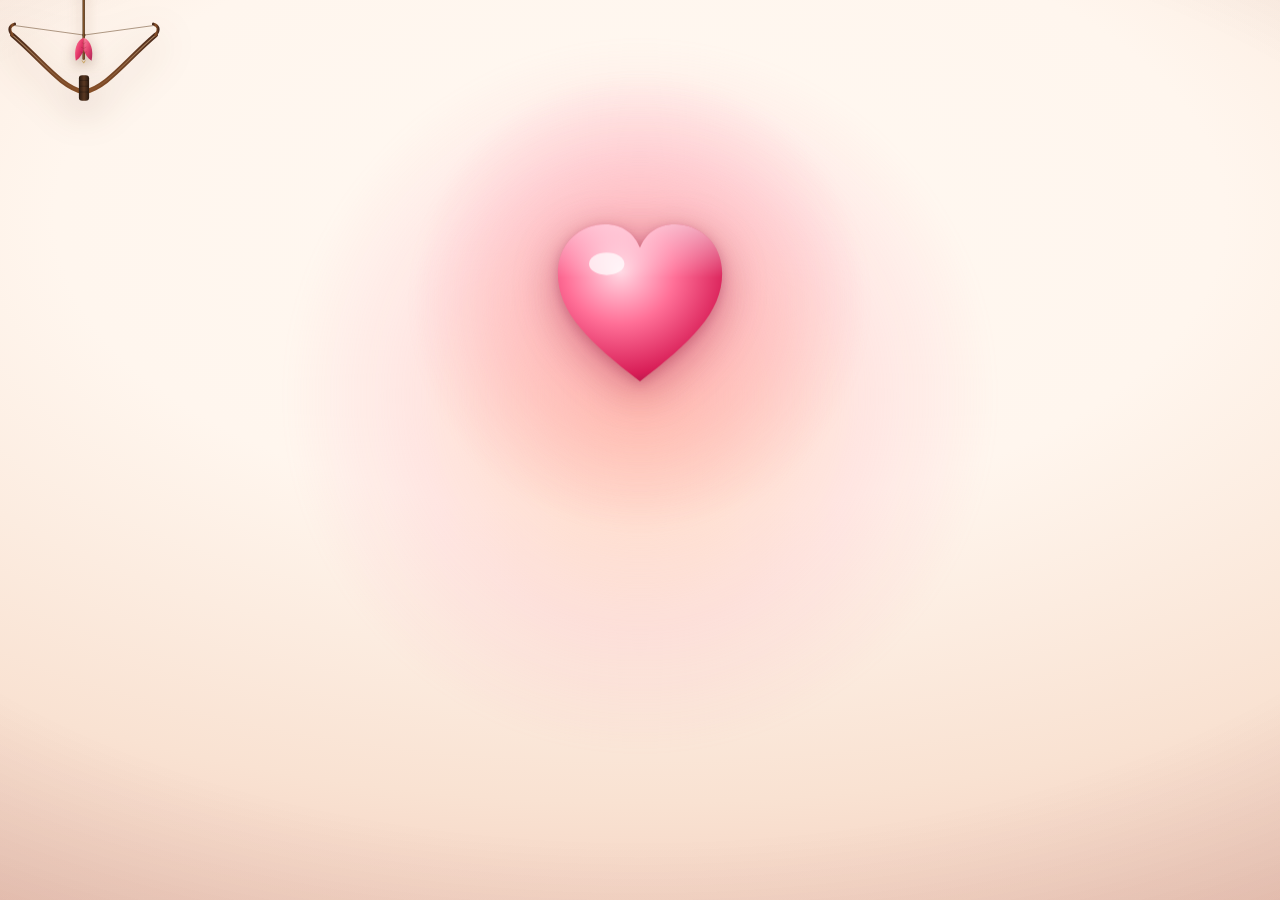
==== index.html @ 943d4fed "Happy Birthday Interactive Gift Website 🎂💜" ====
<!doctype html>
<html lang="en">
<head>
  <meta charset="UTF-8" />
  <meta name="viewport" content="width=device-width, initial-scale=1.0, viewport-fit=cover" />
  <title>Happy Birthday ♥ — a little film</title>
  <meta name="description" content="A cinematic birthday film in four acts: a beating heart you open with a tap, a rush of colour, a kinetic wish, and a tree that blooms into a heart of petals." />
  <meta name="theme-color" content="#f7e7dc" />
  <link rel="icon" type="image/png" href="/favicon.png" />

  <link rel="preconnect" href="https://fonts.googleapis.com" />
  <link rel="preconnect" href="https://fonts.gstatic.com" crossorigin />
  <link href="https://fonts.googleapis.com/css2?family=Great+Vibes&family=Cormorant+Garamond:ital,wght@0,500;0,600;1,500&family=Fraunces:opsz,wght@9..144,600;9..144,700;9..144,900&display=swap" rel="stylesheet" />

  <script>document.documentElement.classList.add('js')</script>
  <link rel="stylesheet" href="./birthday.css" />
</head>
<body>
  <main class="scene">

    <!-- The tree world (Act 4). One canvas; it stays transparent until the
         intro hands off, then it draws its own warm sky + blossom tree. -->
    <canvas id="tree" class="tree" aria-label="A blossom tree grows and blooms into a heart made of petals" role="img"></canvas>

    <!-- ACT 1 — THE INVITATION ------------------------------------------------
         A single beating heart on a warm field. It is the only thing the
         visitor has to do: tap it. Real <button> so it is tappable + keyboard
         focusable; everything decorative around it is aria-hidden. -->
    <section class="hero" id="hero" aria-label="Draw the bow to open your card">
      <div class="hero__bg" aria-hidden="true"></div>
      <div class="hero__motes" id="motes" aria-hidden="true"></div>

      <p class="hero__eyebrow" id="eyebrow">a little something, for you</p>

      <!-- THE TARGET — the heart the arrow flies to (GSAP animates .target) -->
      <div class="targetWrap" aria-hidden="true">
        <div class="target" id="target">
          <span class="heart__glow" aria-hidden="true"></span>
          <span class="target__heart" id="targetHeart">
            <svg class="heart__svg" viewBox="0 0 100 92" aria-hidden="true">
              <defs>
                <radialGradient id="hg" cx="38%" cy="30%" r="80%">
                  <stop offset="0%"  stop-color="#ffd9e4" />
                  <stop offset="42%" stop-color="#ff6f97" />
                  <stop offset="82%" stop-color="#d81e57" />
                  <stop offset="100%" stop-color="#9d0f3e" />
                </radialGradient>
                <linearGradient id="hsheen" x1="0" y1="0" x2="0" y2="1">
                  <stop offset="0%"  stop-color="rgba(255,255,255,.85)" />
                  <stop offset="34%" stop-color="rgba(255,255,255,0)" />
                </linearGradient>
              </defs>
              <path d="M50 86.5C26 68 10.5 53.6 10.5 34.6 10.5 20.4 21 11 33.2 11c8.6 0 14.2 4.7 16.8 11.4C52.6 15.7 58.2 11 66.8 11 79 11 89.5 20.4 89.5 34.6 89.5 53.6 74 68 50 86.5Z" fill="url(#hg)" />
              <path d="M50 86.5C26 68 10.5 53.6 10.5 34.6 10.5 20.4 21 11 33.2 11c8.6 0 14.2 4.7 16.8 11.4C52.6 15.7 58.2 11 66.8 11 79 11 89.5 20.4 89.5 34.6 89.5 53.6 74 68 50 86.5Z" fill="url(#hsheen)" opacity=".7" />
              <ellipse cx="34" cy="30" rx="8.5" ry="5.4" fill="#fff" opacity=".72" style="mix-blend-mode:screen" />
            </svg>
          </span>
        </div>
      </div>

      <!-- THE BOW + ARROW — draw the string back, release to fire. The rig is
           placed lower-left and rotated by JS to aim at the heart, so the shot
           travels on a diagonal. A real control: role=button + keyboard drag. -->
      <div class="archery" id="archery" role="button" tabindex="0"
           aria-label="Draw the bow and release to send the arrow to the heart">

          <!-- aim line, inside the rig so it points straight at the heart -->
          <div class="aim" id="aim" aria-hidden="true"></div>

          <!-- realistic recurve bow: wooden limbs, leather grip, a live string -->
          <svg class="bow" id="bow" viewBox="0 0 460 300" aria-hidden="true">
            <defs>
              <linearGradient id="limb" x1="0" y1="0" x2="1" y2="0">
                <stop offset="0"   stop-color="#4a2a1a" />
                <stop offset=".18" stop-color="#6b3f24" />
                <stop offset=".5"  stop-color="#8a5127" />
                <stop offset=".82" stop-color="#6b3f24" />
                <stop offset="1"   stop-color="#4a2a1a" />
              </linearGradient>
              <linearGradient id="limbHi" x1="0" y1="0" x2="0" y2="1">
                <stop offset="0" stop-color="rgba(255,214,160,.8)" />
                <stop offset="1" stop-color="rgba(255,214,160,0)" />
              </linearGradient>
              <linearGradient id="grip" x1="0" y1="0" x2="1" y2="0">
                <stop offset="0" stop-color="#2a1a10" />
                <stop offset=".5" stop-color="#5a3822" />
                <stop offset="1" stop-color="#2a1a10" />
              </linearGradient>
            </defs>
            <!-- limb body (taper faked with two stacked strokes) -->
            <path class="bow__limb" d="M34 96 C 118 168, 168 240, 230 252 C 292 240, 342 168, 426 96"
                  fill="none" stroke="url(#limb)" stroke-width="13" stroke-linecap="round" />
            <path class="bow__limbHi" d="M34 96 C 118 168, 168 240, 230 252 C 292 240, 342 168, 426 96"
                  fill="none" stroke="url(#limbHi)" stroke-width="3" stroke-linecap="round" opacity=".7" />
            <!-- recurve tip hooks -->
            <path d="M34 96 C 22 82, 26 70, 40 66" fill="none" stroke="url(#limb)" stroke-width="8" stroke-linecap="round" />
            <path d="M426 96 C 438 82, 434 70, 420 66" fill="none" stroke="url(#limb)" stroke-width="8" stroke-linecap="round" />
            <!-- leather grip over the belly -->
            <rect x="216" y="206" width="28" height="70" rx="9" fill="url(#grip)" />
            <path d="M219 220h22 M219 236h22 M219 252h22" stroke="rgba(0,0,0,.35)" stroke-width="2" />
            <!-- the string: two segments meeting at the nock (JS animates the nock).
                 A warm taupe so the taut string actually reads against the cream. -->
            <line class="bow__str" id="strL" x1="40" y1="70" x2="230" y2="96" stroke="#9a8068" stroke-width="2.2" stroke-linecap="round" />
            <line class="bow__str" id="strR" x1="420" y1="70" x2="230" y2="96" stroke="#9a8068" stroke-width="2.2" stroke-linecap="round" />
            <circle class="bow__serving" id="serving" cx="230" cy="96" r="4.5" fill="#6f5137" />
          </svg>

          <!-- the arrow: winged golden heart tip (Cupid), gold feather fletching -->
          <svg class="arrow" id="arrow" viewBox="0 0 64 220" aria-hidden="true">
            <defs>
              <linearGradient id="shaft" x1="0" y1="0" x2="1" y2="0">
                <stop offset="0" stop-color="#4a2c14" />
                <stop offset=".5" stop-color="#8a5a2c" />
                <stop offset="1" stop-color="#3e2410" />
              </linearGradient>
              <linearGradient id="gold" x1="0" y1="0" x2="1" y2="1">
                <stop offset="0" stop-color="#ffe38c" />
                <stop offset=".45" stop-color="#f4a626" />
                <stop offset="1" stop-color="#a85f0e" />
              </linearGradient>
              <linearGradient id="feath" x1="0" y1="0" x2="1" y2="1">
                <stop offset="0" stop-color="#ff7f9c" />
                <stop offset=".5" stop-color="#e6396a" />
                <stop offset="1" stop-color="#a8154a" />
              </linearGradient>
              <linearGradient id="wing" x1="0" y1="0" x2="0" y2="1">
                <stop offset="0" stop-color="#ffffff" />
                <stop offset="1" stop-color="#ffe0c4" />
              </linearGradient>
            </defs>

            <!-- shaft (dark wood so it reads against the cream) -->
            <rect x="29.4" y="30" width="5.2" height="168" rx="2.6" fill="url(#shaft)" />

            <!-- angel wings flanking the heart tip -->
            <g class="arrow__wings">
              <path class="wingL" d="M31 30 C 10 16, 2 20, 4 34 C 12 30, 20 32, 31 40 Z" fill="url(#wing)" stroke="rgba(196,132,58,.72)" stroke-width="1.2"/>
              <path class="wingR" d="M33 30 C 54 16, 62 20, 60 34 C 52 30, 44 32, 33 40 Z" fill="url(#wing)" stroke="rgba(196,132,58,.72)" stroke-width="1.2"/>
            </g>

            <!-- golden heart arrowhead (Cupid's love arrow) -->
            <path class="arrow__head" d="M32 12 C 30 7, 22 6.5, 21.5 13 C 21 18, 27 22, 32 27 C 37 22, 43 18, 42.5 13 C 42 6.5, 34 7, 32 12 Z" fill="url(#gold)" stroke="#a5701a" stroke-width=".8" />
            <ellipse cx="27" cy="13" rx="2.6" ry="1.7" fill="#fff" opacity=".8" style="mix-blend-mode:screen" />

            <!-- gold feather fletching -->
            <g class="arrow__fletch">
              <path d="M32 150 C 16 156, 10 178, 15 200 C 24 194, 30 184, 32 176 Z" fill="url(#feath)" />
              <path d="M32 150 C 48 156, 54 178, 49 200 C 40 194, 34 184, 32 176 Z" fill="url(#feath)" opacity=".92" />
              <path d="M28 160l4 3 M26 170l6 3 M25 180l7 3" stroke="rgba(130,12,48,.45)" stroke-width="1" />
              <path d="M36 160l-4 3 M38 170l-6 3 M39 180l-7 3" stroke="rgba(130,12,48,.45)" stroke-width="1" />
            </g>
            <!-- nock -->
            <path d="M29 200 L32 205 L35 200" fill="none" stroke="#c9a25a" stroke-width="2" stroke-linecap="round"/>
            <!-- invisible tip marker: JS measures it to land the head on the heart -->
            <circle id="tip" cx="32" cy="9" r="0.6" fill="none" />
          </svg>
      </div>

      <p class="hero__hint" id="hint">pull &amp; release</p>
    </section>

    <!-- ACT 2 — THE FLOOD -----------------------------------------------------
         The heart bursts into this circle at its landing point, and it swallows
         the frame in rose. Same trick as the intro dot: no cross-fade anywhere,
         the colour just arrives. -->
    <div class="flood" id="flood" aria-hidden="true"></div>

    <!-- ACT 3 — THE WISH (kinetic type on the flood) --------------------------
         Lives inside the flood's own colour, revealed by it. Every glyph hinges
         up out of its mask — nothing fades. -->
    <div class="field" id="field" aria-hidden="true">
      <div class="blob blob--1"></div>
      <div class="blob blob--2"></div>
      <div class="blob blob--3"></div>
      <div class="fgrid" id="fgrid"></div>
      <div class="fvignette"></div>

      <div class="camera" id="camera">
        <p class="kEyebrow" id="kEyebrow">make a wish&hellip;</p>
        <h2 class="headline" id="headline">
          <span class="hl__line"><span class="mask"><span class="hl__word" id="wLine1">Happy</span></span></span>
          <span class="hl__line"><span class="mask"><span class="hl__word" id="wLine2">Birthday</span></span></span>
        </h2>
        <svg class="uline" id="uline" viewBox="0 0 300 26" fill="none" aria-hidden="true">
          <path class="uline__path" d="M8 16C56 7 132 4 178 6c30 1 78 5 114 12-40 3-108 4-176 3"
                stroke="currentColor" stroke-width="3.4" stroke-linecap="round" stroke-linejoin="round" />
        </svg>
        <p class="kSub" id="kSub">to someone worth celebrating</p>
      </div>

      <div class="bar bar--top" id="barTop"></div>
      <div class="bar bar--bot" id="barBot"></div>
    </div>

    <!-- The gold light that bridges the rose wish into the dawn of the tree. -->
    <div class="bloom" id="bloom" aria-hidden="true"></div>

    <!-- ACT 4 — THE HAND-LETTERED WISH (over the tree) ------------------------ -->
    <div class="wish" id="wish" aria-hidden="true">
      <p class="wish__eyebrow" id="wEyebrow">and&hellip; make it count</p>
      <div class="wish__heroWrap"><h1 class="wish__hero" id="wHero">Happy Birthday</h1></div>
      <span class="wish__rule" id="wRule"></span>
      <p class="wish__sub" id="wSub">here&rsquo;s to a year that blooms</p>
      <div class="wish__cakeSection" id="cakeSection">
        <a href="./Birthday Cake Animation/index.html" class="wish__cakeBtn" id="cakeBtn">cake? 🎂</a>
        
        <div class="wish__catGuide" id="catGuide">
          <div class="wish__arrowWrap">
            <svg class="wish__arrow" viewBox="0 0 24 30" fill="none" xmlns="http://www.w3.org/2000/svg" aria-hidden="true">
              <path d="M12 28 V6 M5 13 L12 4 L19 13" stroke="#e85a83" stroke-width="3.5" stroke-linecap="round" stroke-linejoin="round"/>
              <path d="M12 28 V6 M5 13 L12 4 L19 13" stroke="#fff0f4" stroke-width="1.8" stroke-linecap="round" stroke-linejoin="round"/>
            </svg>
            <span class="wish__arrowText">tap for cake!</span>
          </div>
          <img src="./cat-opens-moith-wide.gif" alt="Hungry cat waiting for cake" class="wish__catGif" />
        </div>
      </div>
    </div>

    <!-- Play the film again once it has settled. -->
    <button class="replay" id="replay" type="button" hidden>
      <svg viewBox="0 0 24 24" aria-hidden="true" width="15" height="15">
        <path d="M12 5V2L7 6l5 4V7a5 5 0 1 1-5 5H5a7 7 0 1 0 7-7z" fill="currentColor" />
      </svg>
      Again
    </button>

    <!-- One lens over the whole film: vignette + fine grain. -->
    <div class="grade" aria-hidden="true">
      <div class="grade__vignette"></div>
      <div class="grade__grain"></div>
    </div>
  </main>

  <!-- Accessible equivalent for reduced-motion + screen readers. -->
  <p class="sr-only">Happy Birthday. Here&rsquo;s to a wonderful year ahead.</p>

  <script type="module" src="./birthday.js"></script>
</body>
</html>
---- birthday.css ----
/* ============================================================
   HAPPY BIRTHDAY — a birthday film in four acts
   Vanilla + GSAP. One page, one continuous piece:
     1. a beating heart you open with a tap
     2. it falls, and bursts into a flood of rose
     3. a kinetic wish hinges up out of that colour
     4. a gold light blooms, and a tree grows into a heart
   One grain + vignette lens sits over all of it.
   ============================================================ */

:root{
  /* --- warm paper (Act 1 + the tree's dawn) --- */
  --paper-0:  #fff6ee;
  --paper-1:  #f9e2d2;
  --paper-2:  #f2c9b8;

  /* --- rose flood (Acts 2–3) --- */
  --rose-deep: #a80f43;
  --rose:      #d4235c;
  --rose-lift: #ff5f86;
  --wine:      #6e0a31;

  /* --- accents / ink --- */
  --gold-1:    #ffcf6a;
  --gold-2:    #e8a23d;
  --ink:       #7a4a55;   /* dusty rose ink        */
  --ink-soft:  #a9808a;   /* muted eyebrow / sub   */
  --cream:     #fff3ea;

  --ease-out:  cubic-bezier(.2,.7,.2,1);
}

*{ box-sizing:border-box; margin:0; padding:0; }
html, body{ height:100%; }

body{
  background:#12060c;                 /* seam colour under everything */
  overflow:hidden;
  -webkit-font-smoothing:antialiased;
  text-rendering:optimizeLegibility;
  cursor:auto;
}

.scene{ position:fixed; inset:0; overflow:hidden; }

.sr-only{
  position:absolute; width:1px; height:1px; padding:0; margin:-1px;
  overflow:hidden; clip:rect(0 0 0 0); white-space:nowrap; border:0;
}

/* ============================================================
   THE TREE CANVAS (Act 4) — z0, transparent until it plays
   ============================================================ */
.tree{
  position:absolute; inset:0;
  width:100%; height:100%;
  display:block;
  z-index:1;
}

/* ============================================================
   ACT 1 — THE INVITATION
   ============================================================ */
.hero{
  position:absolute; inset:0;
  z-index:3;
  overflow:hidden;
}
/* the warm field the heart sits on */
.hero__bg{
  position:absolute; inset:0;
  background:
    radial-gradient(120% 88% at 50% 24%, #fff8f1 0%, var(--paper-0) 38%, var(--paper-1) 74%, var(--paper-2) 100%);
}
.hero__bg::after{               /* a soft warm pool of light behind the heart */
  content:""; position:absolute; left:50%; top:44%;
  width:min(78vw,720px); aspect-ratio:1; transform:translate(-50%,-50%);
  background:radial-gradient(circle, rgba(255,190,150,.55), rgba(255,150,170,.16) 46%, transparent 70%);
  filter:blur(6px);
}

/* drifting light motes (JS fills this with a few spans) */
.hero__motes{ position:absolute; inset:0; pointer-events:none; }
.mote{
  position:absolute; border-radius:50%;
  background:radial-gradient(circle, rgba(255,236,214,.9), rgba(255,206,180,.15) 55%, transparent 72%);
  will-change:transform, opacity;
}

.hero__eyebrow{
  position:absolute; top:13%; left:0; right:0;
  text-align:center;
  font-family:"Cormorant Garamond", Georgia, serif;
  font-style:italic; font-weight:600;
  font-size:clamp(15px, 3.6vw, 26px);
  letter-spacing:.06em;
  color:#a85069;
  text-shadow:0 1px 10px rgba(255,248,241,.9);
  opacity:0;                          /* GSAP reveals */
}

/* ---- the target heart (GSAP animates .target on the hit → fall → burst) ---- */
.targetWrap{
  position:absolute; top:33%; left:0; right:0;
  display:flex; justify-content:center;
  transform:translateY(-50%);         /* centre at 33% — wrap is NOT animated */
  pointer-events:none;
}
.target{
  position:relative;
  width:clamp(120px, 27vw, 208px);
  aspect-ratio:100/92;
  will-change:transform;
  transform-origin:50% 60%;
}
.target__heart{ position:absolute; inset:0; display:block; }

/* radial bloom behind the heart — swells on the beat */
.heart__glow{
  position:absolute; left:50%; top:52%;
  width:230%; aspect-ratio:1; transform:translate(-50%,-50%) scale(1);
  border-radius:50%;
  background:radial-gradient(circle, rgba(255,120,150,.55), rgba(255,90,130,.18) 42%, transparent 68%);
  filter:blur(4px);
  pointer-events:none;
  will-change:transform, opacity;
}
.heart__svg{
  width:100%; height:100%; display:block;
  transform-origin:50% 60%;           /* the beat scales THIS, not the wrapper */
  filter:
    drop-shadow(0 10px 22px rgba(168,15,64,.34))
    drop-shadow(0 3px 6px rgba(120,10,48,.30));
  will-change:transform;
}

/* ---- the bow + arrow rig ----
   Placed lower-left and rotated by JS to aim at the heart, so the shot travels
   on a DIAGONAL. The whole rig (left/top + rotation around the grip) is set in
   JS from measured geometry; everything below is in the rig's own space. */
.archery{
  position:absolute; top:0; left:0;    /* JS sets left/top so the grip anchors */
  width:clamp(100px, 18vw, 168px);     /* smaller, daintier bow — delicate against the heart */
  cursor:grab;
  -webkit-tap-highlight-color:transparent;
  touch-action:none;                   /* we own the drag gesture */
  will-change:transform;
}
.archery:active{ cursor:grabbing; }
.archery:focus-visible{ outline:none; }
.archery:focus-visible .bow{ filter:drop-shadow(0 0 0 3px rgba(255,255,255,.85)) drop-shadow(0 10px 18px rgba(120,50,20,.4)); }
.bow{
  display:block; width:100%; height:auto;
  filter:drop-shadow(0 12px 18px rgba(90,40,15,.3));
  overflow:visible;
}

/* the aim line rides inside the rig, so it points straight at the heart */
.aim{
  position:absolute; left:50%; bottom:32%;
  width:2px; height:190%; margin-left:-1px;
  transform-origin:bottom center;
  background:linear-gradient(0deg, rgba(255,214,150,.6) 0%, rgba(255,150,170,.22) 52%, transparent 78%);
  opacity:0; pointer-events:none;
}

/* the arrow overlaps the bow at the nock and flies to the heart */
.arrow{
  position:absolute; left:0; right:0; margin-inline:auto;
  bottom:36%;                          /* JS re-anchors the tail to the nock */
  width:17.5%; height:auto;
  overflow:visible;
  will-change:transform;
  filter:drop-shadow(0 5px 7px rgba(90,40,15,.36));
}
.arrow__wings{ transform-box:fill-box; transform-origin:50% 90%; }
.arrow__wings .wingL,
.arrow__wings .wingR{ transform-box:fill-box; }
.wingL{ transform-origin:88% 60%; animation:flapL 2.6s ease-in-out infinite; }
.wingR{ transform-origin:12% 60%; animation:flapR 2.6s ease-in-out infinite; }
@keyframes flapL{ 0%,100%{ transform:rotate(0deg); } 50%{ transform:rotate(-11deg); } }
@keyframes flapR{ 0%,100%{ transform:rotate(0deg); } 50%{ transform:rotate(11deg); } }

/* ---- the draw / release hint ---- */
.hero__hint{
  position:absolute; bottom:8.5%; left:0; right:0;
  text-align:center;
  font-family:"Cormorant Garamond", Georgia, serif;
  font-weight:600; font-style:italic;
  font-size:clamp(13px, 3.1vw, 19px);
  letter-spacing:.16em; text-transform:uppercase;
  color:#b06a7c;
  opacity:0;                          /* GSAP reveals */
}
.hero__ring{ display:none; }

/* ============================================================
   ACT 2 — THE FLOOD (the burst circle)
   ============================================================ */
.flood{
  position:absolute; left:50%; top:50%;
  width:140px; height:140px; margin:-70px 0 0 -70px;
  border-radius:50%;
  background:radial-gradient(circle at 40% 34%, var(--rose-lift), var(--rose) 46%, var(--rose-deep) 100%);
  z-index:5;
  opacity:0; transform:scale(.001);
  will-change:transform, opacity;
  pointer-events:none;
}

/* ============================================================
   ACT 3 — THE WISH FIELD (rose world + kinetic type)
   ============================================================ */
.field{
  position:absolute; inset:0;
  z-index:4;                          /* below the flood; revealed once it covers */
  opacity:0;
  /* purely decorative — must never intercept the tap on the heart beneath it.
     An opacity:0 element is still hit-testable, so without this the invisible
     field (z4, above the hero z3) swallows every Act-1 tap. */
  pointer-events:none;
  overflow:hidden;
  background:
    radial-gradient(120% 100% at 50% 8%, #d5265f 0%, var(--rose) 42%, var(--rose-deep) 78%, var(--wine) 100%);
  color:#fff;
}
.blob{
  position:absolute; border-radius:50%;
  filter:blur(46px); opacity:0;
  mix-blend-mode:screen;
  will-change:transform, opacity;
}
.blob--1{ width:58vmax; height:58vmax; left:-18vmax; top:-16vmax;
  background:radial-gradient(circle, rgba(255,130,160,.9), transparent 62%); }
.blob--2{ width:46vmax; height:46vmax; right:-14vmax; top:22vmax;
  background:radial-gradient(circle, rgba(255,90,120,.75), transparent 64%); }
.blob--3{ width:52vmax; height:52vmax; left:24vmax; bottom:-22vmax;
  background:radial-gradient(circle, rgba(180,20,70,.8), transparent 66%); }

/* faint grid — a hair of parallax gives the flood depth, not flatness */
.fgrid{
  position:absolute; inset:-6%;
  background-image:
    linear-gradient(rgba(255,255,255,.05) 1px, transparent 1px),
    linear-gradient(90deg, rgba(255,255,255,.05) 1px, transparent 1px);
  background-size:clamp(38px,7vw,74px) clamp(38px,7vw,74px);
  will-change:transform;
}
.fvignette{
  position:absolute; inset:0;
  background:radial-gradient(128% 96% at 50% 44%, transparent 50%, rgba(70,6,28,.5) 100%);
}

/* the camera — everything on the flood rides a slow continuous push */
.camera{
  position:absolute; inset:0;
  display:flex; flex-direction:column; justify-content:center; align-items:center;
  gap:clamp(4px,1.2vh,12px);
  padding:0 6vw; text-align:center;
  will-change:transform;
}
.kEyebrow{
  font-family:"Cormorant Garamond", Georgia, serif;
  font-style:italic; font-weight:500;
  font-size:clamp(15px, 3.6vw, 27px);
  letter-spacing:.08em;
  color:#ffd7c8;
  opacity:0; transform:translateY(10px);
  margin-bottom:clamp(2px,1vh,10px);
}

.headline{ font-family:"Fraunces", Georgia, serif; line-height:.92; }
.hl__line{ display:block; }
/* the mask each headline word hinges out of. Padded to clear ascenders +
   descenders so glyphs never peek past the clip edge when parked. */
.mask{
  display:inline-block; overflow:hidden;
  padding:.14em .06em;
  margin:-.14em -.06em;
}
.hl__word{
  display:inline-block;
  font-weight:900;
  font-size:clamp(52px, 15vw, 168px);
  letter-spacing:-.02em;
  color:#fff6f1;
  text-shadow:0 6px 34px rgba(60,4,24,.34), 0 2px 3px rgba(90,8,36,.42);
}
/* each glyph hinges up on its own bottom edge, under its own perspective */
.hl__ch{ display:inline-block; will-change:transform; }

/* gold hand-drawn underline under the second word */
.uline{
  width:clamp(150px, 40vw, 380px); height:auto;
  margin-top:clamp(4px,1.4vh,14px);
  color:var(--gold-1);
  filter:drop-shadow(0 2px 8px rgba(255,180,90,.5));
}
.kSub{
  margin-top:clamp(12px,2.4vh,26px);
  font-family:"Cormorant Garamond", Georgia, serif;
  font-weight:500; font-style:italic;
  font-size:clamp(14px, 3.4vw, 24px);
  letter-spacing:.05em;
  color:#ffdfd2;
  opacity:0; transform:translateY(10px);
}

/* cinema bars — closed = black, they open as the wish lands */
.bar{
  position:absolute; left:0; right:0; height:16vh;
  background:#12040b; z-index:3; will-change:transform; pointer-events:none;
}
.bar--top{ top:0; }
.bar--bot{ bottom:0; }

/* ============================================================
   THE HANDOFF BLOOM (rose wish → dawn of the tree)
   ============================================================ */
.bloom{
  position:absolute; left:50%; top:50%;
  width:60px; height:60px; margin:-30px 0 0 -30px;
  border-radius:50%;
  background:radial-gradient(circle, #fff 0%, #fff2d6 30%, rgba(255,214,150,.85) 55%, rgba(255,190,150,0) 74%);
  z-index:8; opacity:0; transform:scale(.001);
  will-change:transform, opacity; pointer-events:none;
}

/* ============================================================
   ACT 4 — THE HAND-LETTERED WISH (over the tree)
   ============================================================ */
.wish{
  position:absolute;
  left:5.5%; bottom:10%;
  max-width:46%;
  z-index:6;
  pointer-events:none;
  color:var(--ink);
  /* hard gate: wish__hero keeps opacity:1 (its clip-path drives the write-on),
     so without this its clipped sliver + drop-shadow would leak into Acts 1–3. */
  visibility:hidden;
}
.wish.is-in{ visibility:visible; }
.wish::before{
  content:""; position:absolute; inset:-18% -24% -24% -16%;
  background:radial-gradient(84% 98% at 34% 52%, rgba(255,250,243,.94), rgba(255,250,243,.6) 48%, rgba(255,250,243,0) 80%);
  z-index:-1; opacity:0; transition:opacity 1s ease;
}
.wish.is-in::before{ opacity:1; }
.wish__eyebrow{
  font-family:"Cormorant Garamond", Georgia, serif;
  font-style:italic; font-weight:600;
  font-size:clamp(13px, 3.2vw, 24px);
  letter-spacing:.05em; color:#9c4f63;
  text-shadow:0 1px 2px #fff8f1, 0 0 8px rgba(255,248,241,.95);
}
.wish__heroWrap{ position:relative; display:inline-block; }
.wish__heroWrap::before{
  content:""; position:absolute; left:-12%; right:-12%; top:-26%; bottom:-22%;
  background:radial-gradient(60% 70% at 46% 52%, rgba(255,214,168,.5), rgba(255,150,150,.2) 52%, transparent 74%);
  filter:blur(14px); z-index:-1; opacity:0; pointer-events:none;
}
.wish__heroWrap::after{
  content:"\2726";
  position:absolute; right:-1%; top:-14%;
  font-size:clamp(15px, 3.6vw, 32px);
  color:#ffe1a0; text-shadow:0 0 12px rgba(255,205,120,.95);
  opacity:0; pointer-events:none;
}
.wish__hero{
  font-family:"Great Vibes", cursive; font-weight:400;
  font-size:clamp(40px, 9.6vw, 86px);
  line-height:.98; margin:-.02em 0 .06em;
  /* one consistent rose, top-lit — every letter reads the same (no per-glyph
     colour shift, which is what made the old rose→gold version look messy).
     Deep enough to hold up against the tree's bright bloom behind it. */
  background:linear-gradient(180deg, #e85a83 0%, #c41f52 50%, #9c0f42 100%);
  -webkit-background-clip:text; background-clip:text; color:transparent;
  /* a crisp cream edge for legibility over the tree + one soft drop */
  filter:
    drop-shadow(0 1px 1px rgba(255,252,248,.98))
    drop-shadow(0 2px 6px rgba(130,18,55,.45));
  clip-path:inset(0 100% -28% -10%);
  transform-origin:8% 60%;             /* breathe from the start of the line */
}
.wish__rule{
  display:block; width:clamp(46px, 13vw, 110px); height:2px;
  margin:.12em 0 .48em;
  background:linear-gradient(90deg, var(--gold-2), rgba(232,162,61,0));
  box-shadow:0 0 8px rgba(255,247,240,.9);
  transform-origin:left center;
}
.wish__sub{
  font-family:"Cormorant Garamond", Georgia, serif;
  font-weight:600; font-size:clamp(12px, 2.9vw, 20px);
  letter-spacing:.03em; color:#6e3f4a;
  text-shadow:0 1px 2px #fff8f1, 0 0 8px rgba(255,248,241,.98);
}
.wish__eyebrow, .wish__rule, .wish__sub, .wish__cakeSection{
  opacity:0; transform:translateY(12px); filter:blur(5px);
  transition:opacity .8s ease, transform .9s var(--ease-out), filter .8s ease;
}
.wish__rule{ transform:translateY(12px) scaleX(.3); }
.wish.is-in .wish__eyebrow,
.wish.is-in .wish__sub,
.wish.is-in .wish__cakeSection{ opacity:1; transform:translateY(0); filter:blur(0); }
.wish.is-in .wish__rule{ opacity:1; transform:translateY(0) scaleX(1); }
.wish.is-in .wish__rule{ transition-delay:1.35s; }
.wish.is-in .wish__sub{  transition-delay:1.55s; }
.wish.is-in .wish__cakeSection{ transition-delay:1.85s; }

.wish__cakeSection{
  display:flex; flex-direction:column; align-items:flex-start;
  margin-top:1.1rem; pointer-events:auto;
}

.wish__cakeBtn{
  display:inline-flex; align-items:center; gap:7px;
  padding:9px 22px;
  border-radius:999px;
  font-family:"Cormorant Garamond", Georgia, serif;
  font-size:clamp(14px, 3vw, 18px); font-weight:600;
  letter-spacing:.08em; text-transform:lowercase;
  text-decoration:none;
  color:#7a2e3f; background:rgba(255,246,240,.92);
  border:1.5px solid rgba(196,31,82,.32);
  box-shadow:0 6px 20px -4px rgba(156,15,66,.25);
  backdrop-filter:blur(8px); -webkit-backdrop-filter:blur(8px);
  cursor:pointer;
  transition:opacity .8s ease, transform .4s var(--ease-out), filter .8s ease, background .3s ease, box-shadow .3s ease, border-color .3s ease, color .3s ease;
}
.wish__cakeBtn:hover{
  background:rgba(255,255,255,.98);
  border-color:rgba(196,31,82,.65);
  box-shadow:0 8px 25px -2px rgba(156,15,66,.42);
  transform:translateY(-2px) scale(1.02);
  color:#a31241;
}

.wish__catGuide{
  display:flex; flex-direction:column; align-items:flex-start;
  gap:6px; margin-top:8px; margin-left:4px;
}

.wish__arrowWrap{
  display:inline-flex; align-items:center; gap:6px;
  margin-left:14px;
  animation:arrowBounce 1.5s ease-in-out infinite;
}
.wish__arrow{
  width:16px; height:20px;
  filter:drop-shadow(0 2px 4px rgba(196,31,82,.3));
}
.wish__arrowText{
  font-family:"Cormorant Garamond", Georgia, serif;
  font-style:italic; font-weight:600;
  font-size:clamp(12px, 2.5vw, 15px);
  color:#9c3852;
  letter-spacing:.04em;
  text-shadow:0 1px 2px #fff8f1, 0 0 6px rgba(255,248,241,.9);
}

@keyframes arrowBounce{
  0%, 100%{ transform:translateY(0); }
  50%{ transform:translateY(-6px); }
}

.wish__catGif{
  width:clamp(100px, 20vw, 135px);
  height:auto;
  border-radius:14px;
  border:2.5px solid rgba(255,245,248,.92);
  box-shadow:0 8px 24px -4px rgba(160,25,65,.35), 0 2px 8px rgba(0,0,0,.15);
  transition:transform .3s ease, box-shadow .3s ease;
}
.wish__catGif:hover{
  transform:scale(1.04) rotate(1deg);
  box-shadow:0 12px 28px -2px rgba(160,25,65,.45);
}

.wish.is-in .wish__hero{
  animation:write 1.2s cubic-bezier(.62,.04,.24,1) .35s forwards,
            wishBreath 4s ease-in-out 1.9s infinite;
}
/* a gentle living breath — transform only, so it can never wash the fill out */
@keyframes wishBreath{ 0%,100%{ transform:scale(1); } 50%{ transform:scale(1.02); } }
.wish.is-in .wish__heroWrap::before{ animation:hlin .8s ease .3s forwards, hlpulse 3.4s ease-in-out 1.7s infinite; }
.wish.is-in .wish__heroWrap::after{ animation:twk 2.6s ease-in-out 1.6s infinite; }
@keyframes write{ from{ clip-path:inset(0 100% -28% -10%); } to{ clip-path:inset(0 -10% -28% -10%); } }
@keyframes sheen{ 0%,18%{ background-position:0% 50%; } 60%,100%{ background-position:100% 50%; } }
@keyframes hlin{ from{ opacity:0; transform:scale(.86); } to{ opacity:.92; transform:scale(1); } }
@keyframes hlpulse{ 0%,100%{ opacity:.72; } 50%{ opacity:1; } }
@keyframes twk{ 0%,100%{ opacity:0; transform:scale(.5) rotate(-12deg); } 45%{ opacity:1; transform:scale(1.05) rotate(16deg); } }

/* ============================================================
   REPLAY
   ============================================================ */
.replay{
  position:absolute; right:20px; bottom:18px; z-index:7;
  display:inline-flex; align-items:center; gap:7px;
  padding:9px 15px 9px 12px; border-radius:999px;
  font:600 12.5px/1 "Cormorant Garamond", Georgia, serif; letter-spacing:.12em; text-transform:uppercase;
  color:#8a4a5a; background:rgba(255,248,242,.72);
  border:1px solid rgba(150,60,80,.18);
  box-shadow:0 6px 20px -8px rgba(120,20,50,.4);
  backdrop-filter:blur(6px); -webkit-backdrop-filter:blur(6px);
  cursor:pointer; opacity:0; transform:translateY(8px);
  transition:opacity .5s ease, transform .5s var(--ease-out), background .3s ease;
}
.replay.is-shown{ opacity:1; transform:translateY(0); }
.replay:hover{ background:rgba(255,252,248,.92); }
.replay svg{ opacity:.8; }

/* ============================================================
   THE LENS — grain + vignette over every act
   ============================================================ */
.grade{ position:absolute; inset:0; z-index:9; pointer-events:none; }
.grade__vignette{
  position:absolute; inset:0;
  background:radial-gradient(125% 95% at 50% 42%, transparent 54%, rgba(60,18,30,.14) 84%, rgba(40,12,22,.3) 100%);
  mix-blend-mode:multiply;
}
.grade__grain{
  position:absolute; inset:0;
  background:url('/textures/grain.png') repeat;
  background-size:300px; opacity:.05; mix-blend-mode:overlay;
}

/* ============================================================
   REDUCED MOTION — skip the film, hand over the finished tree
   ============================================================ */
@media (prefers-reduced-motion: reduce){
  .hero, .flood, .field, .bloom, .hero__ring{ display:none !important; }
  .wish__eyebrow, .wish__rule, .wish__sub{ opacity:1; transform:none; filter:none; transition:none; }
  .wish__hero{ clip-path:none; filter:drop-shadow(0 0 5px rgba(255,252,248,.98)) drop-shadow(0 2px 4px rgba(130,18,55,.5)) drop-shadow(0 4px 14px rgba(150,28,70,.32)); }
  .wish.is-in .wish__hero{ animation:none; }
  .wish.is-in .wish__heroWrap::before{ animation:none; opacity:.9; }
  .wish.is-in .wish__heroWrap::after{ animation:none; opacity:0; }
}
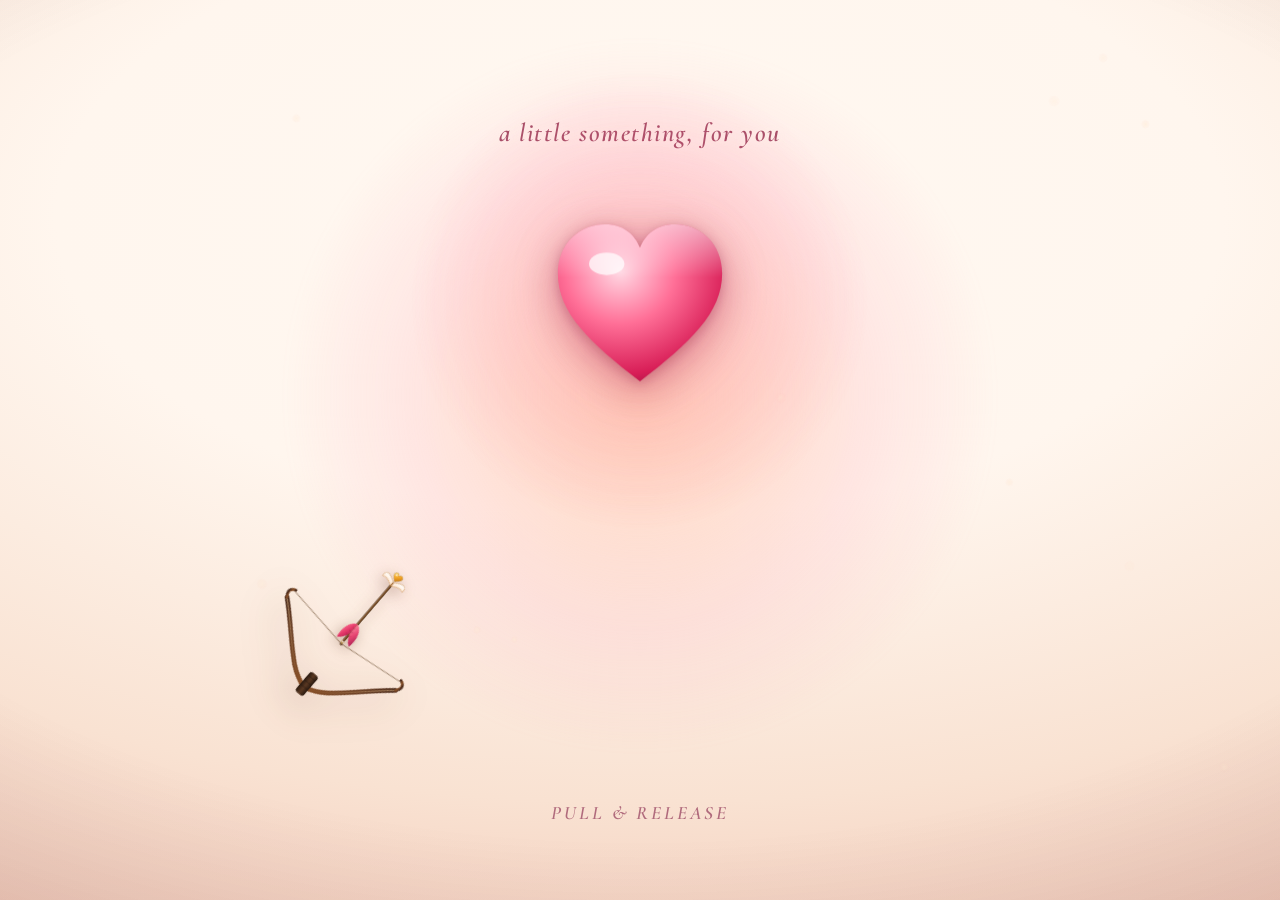
==== commit 0487f710: "Fix GSAP import for GitHub Pages static compatibility 🚀" ====
--- a/index.html
+++ b/index.html
@@ -11,6 +11,9 @@
   <link rel="preconnect" href="https://fonts.googleapis.com" />
   <link rel="preconnect" href="https://fonts.gstatic.com" crossorigin />
   <link href="https://fonts.googleapis.com/css2?family=Great+Vibes&family=Cormorant+Garamond:ital,wght@0,500;0,600;1,500&family=Fraunces:opsz,wght@9..144,600;9..144,700;9..144,900&display=swap" rel="stylesheet" />
+
+  <!-- GSAP CDN for standalone browser compatibility -->
+  <script src="https://cdnjs.cloudflare.com/ajax/libs/gsap/3.12.5/gsap.min.js"></script>
 
   <script>document.documentElement.classList.add('js')</script>
   <link rel="stylesheet" href="./birthday.css" />
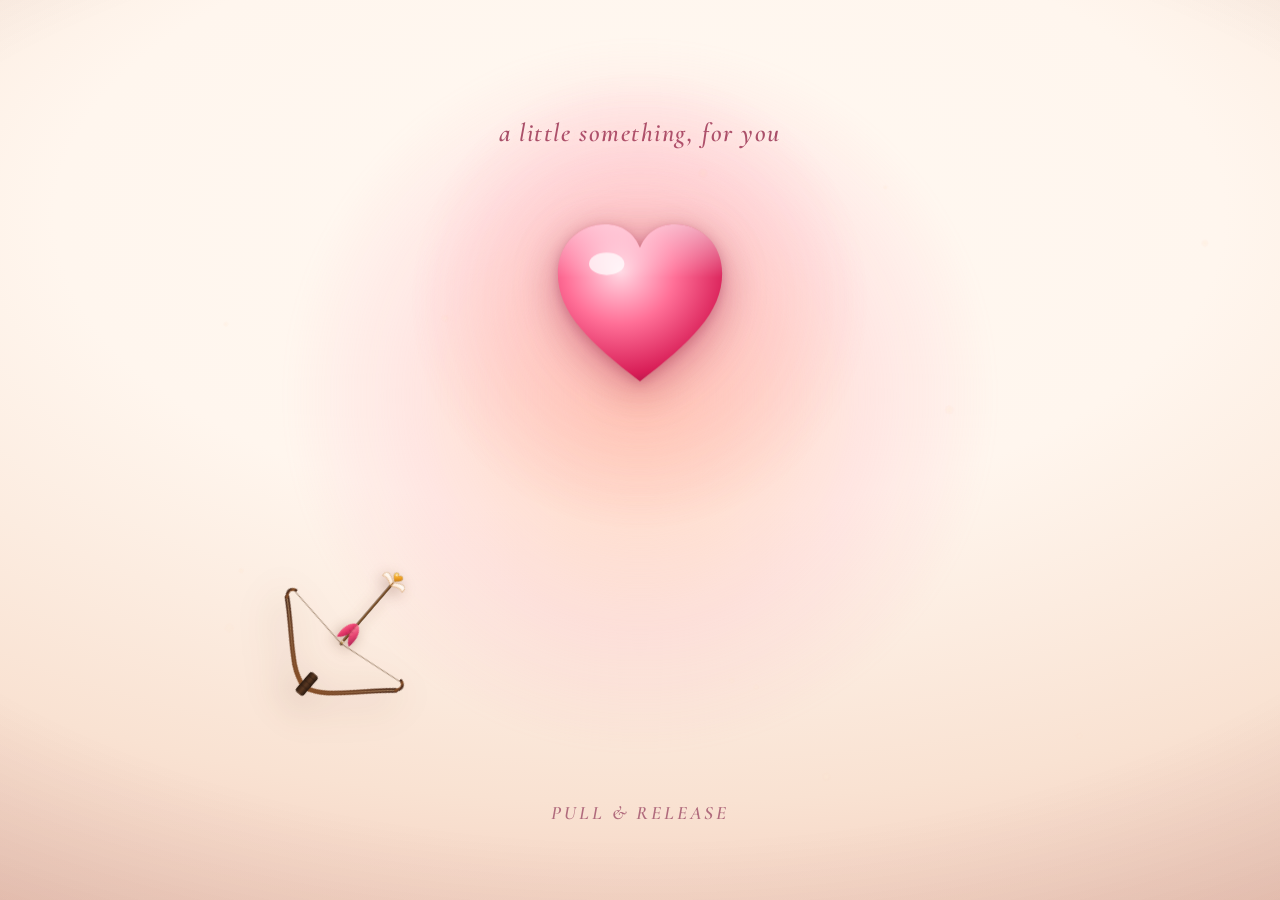
==== commit c62ffba3: "Add arrow sound effect on heart hit" ====
--- a/index.html
+++ b/index.html
@@ -238,6 +238,9 @@
   <!-- Accessible equivalent for reduced-motion + screen readers. -->
   <p class="sr-only">Happy Birthday. Here&rsquo;s to a wonderful year ahead.</p>
 
+  <!-- Arrow hit heart sound effect -->
+  <audio id="arrowSound" preload="auto" src="./arrow song effect.mp3"></audio>
+
   <script type="module" src="./birthday.js"></script>
 </body>
 </html>
